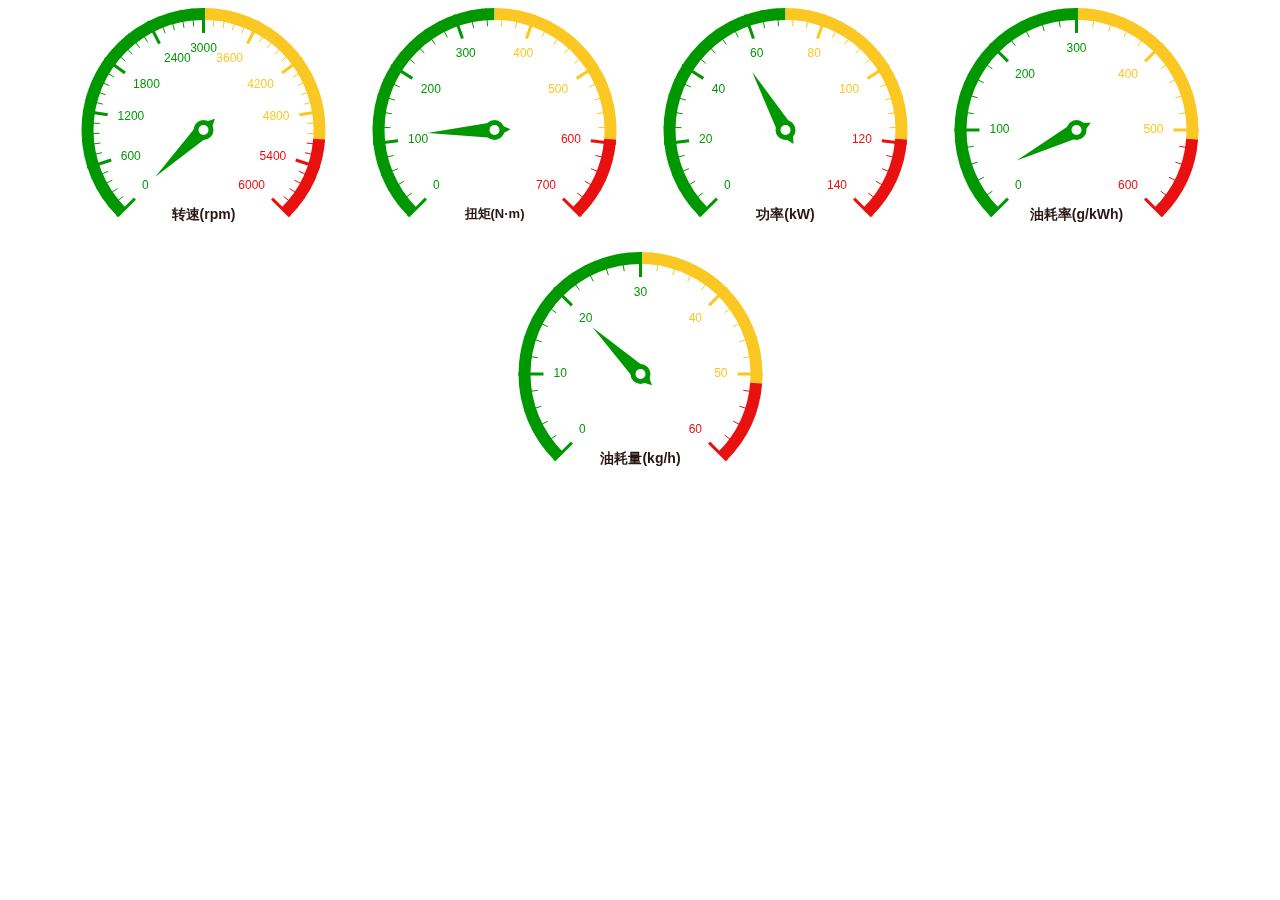
==== index.html @ 741eecdb "init" ====
<!DOCTYPE html>
<html lang="en">

<head>
  <meta charset="UTF-8">
  <meta http-equiv="X-UA-Compatible" content="IE=edge">
  <meta name="viewport" content="width=device-width, initial-scale=1.0">
  <link rel="stylesheet" href="./css/dash.css">
  <script src="./js/echarts.min.js"></script>
  <script src="./js/jquery.min.js"></script>
  <title>仪表盘</title>
</head>

<body>
  <!-- W291 × H244 -->
  <div class="col">
    <!-- 转数 -->
    <div id="revolution" style="width: 291px;height:244px;"></div>
    <!-- 扭矩 -->
    <div id="torque" style="width: 291px;height:244px;"></div>
    <!-- 功率 -->
    <div id="power" style="width: 291px;height:244px;"></div>
    <!-- 油耗率 -->
    <div id="fuelConsumptionRate" style="width: 291px;height:244px;"></div>
    <!-- 油耗量 -->
    <div id="oilConsumption" style="width: 291px;height:244px;"></div>
  </div>

  <script src="./js/dash.js"></script>
</body>

</html>
---- css/dash.css ----
.col{
  width: 100%;
  height: 100%;
  display: flex;
  /* flex-direction: column; */
  flex-wrap: wrap;
  justify-content: center;
  align-items: center;
}
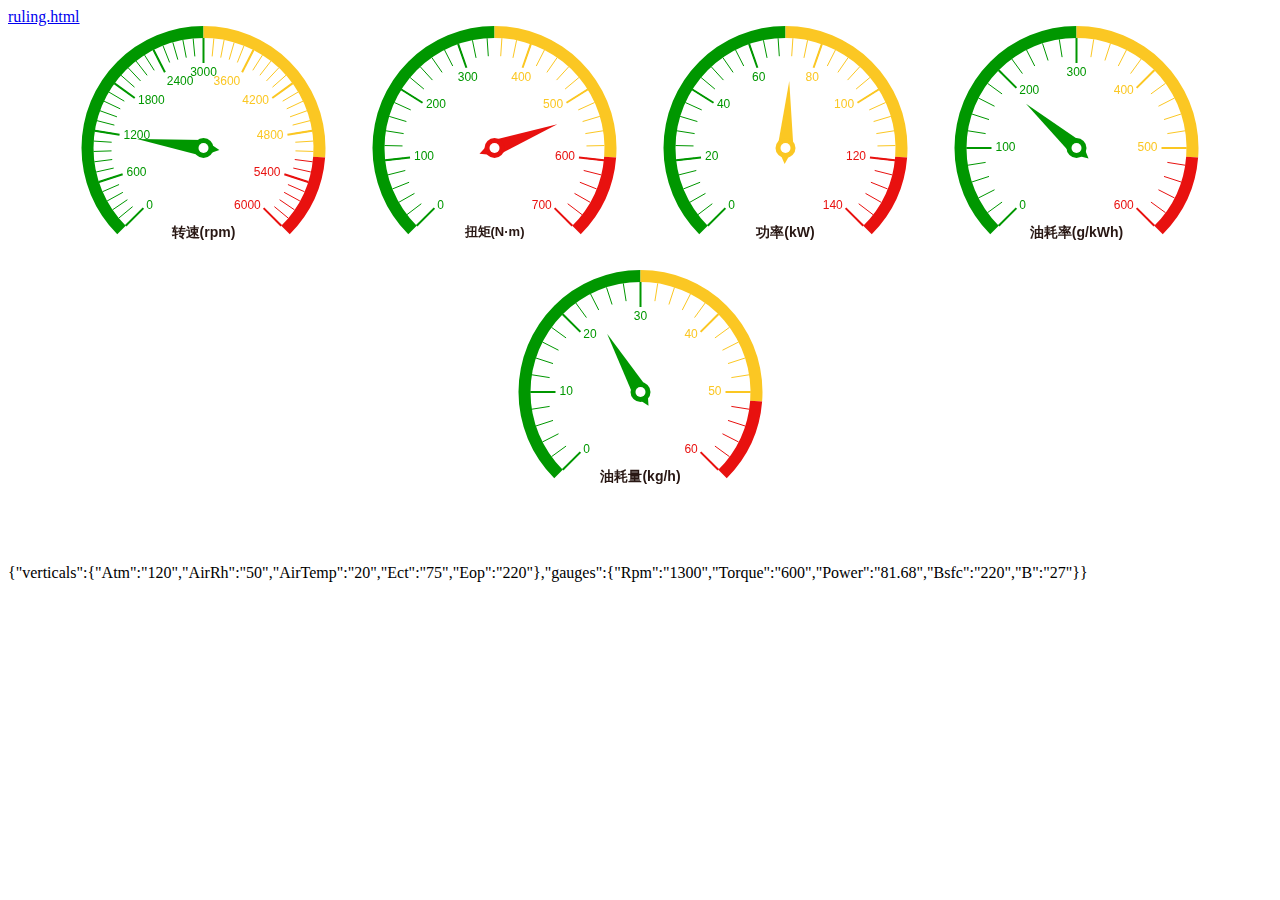
==== commit c51fcf12: "11" ====
--- a/index.html
+++ b/index.html
@@ -13,6 +13,7 @@
 
 <body>
   <!-- W291 × H244 -->
+  <a href="./ruling.html">ruling.html</a>
   <div class="col">
     <!-- 转数 -->
     <div id="revolution" style="width: 291px;height:244px;"></div>
@@ -25,6 +26,7 @@
     <!-- 油耗量 -->
     <div id="oilConsumption" style="width: 291px;height:244px;"></div>
   </div>
+  <div id="inner" style="margin: 50px 0 0;"></div>
 
   <script src="./js/dash.js"></script>
 </body>
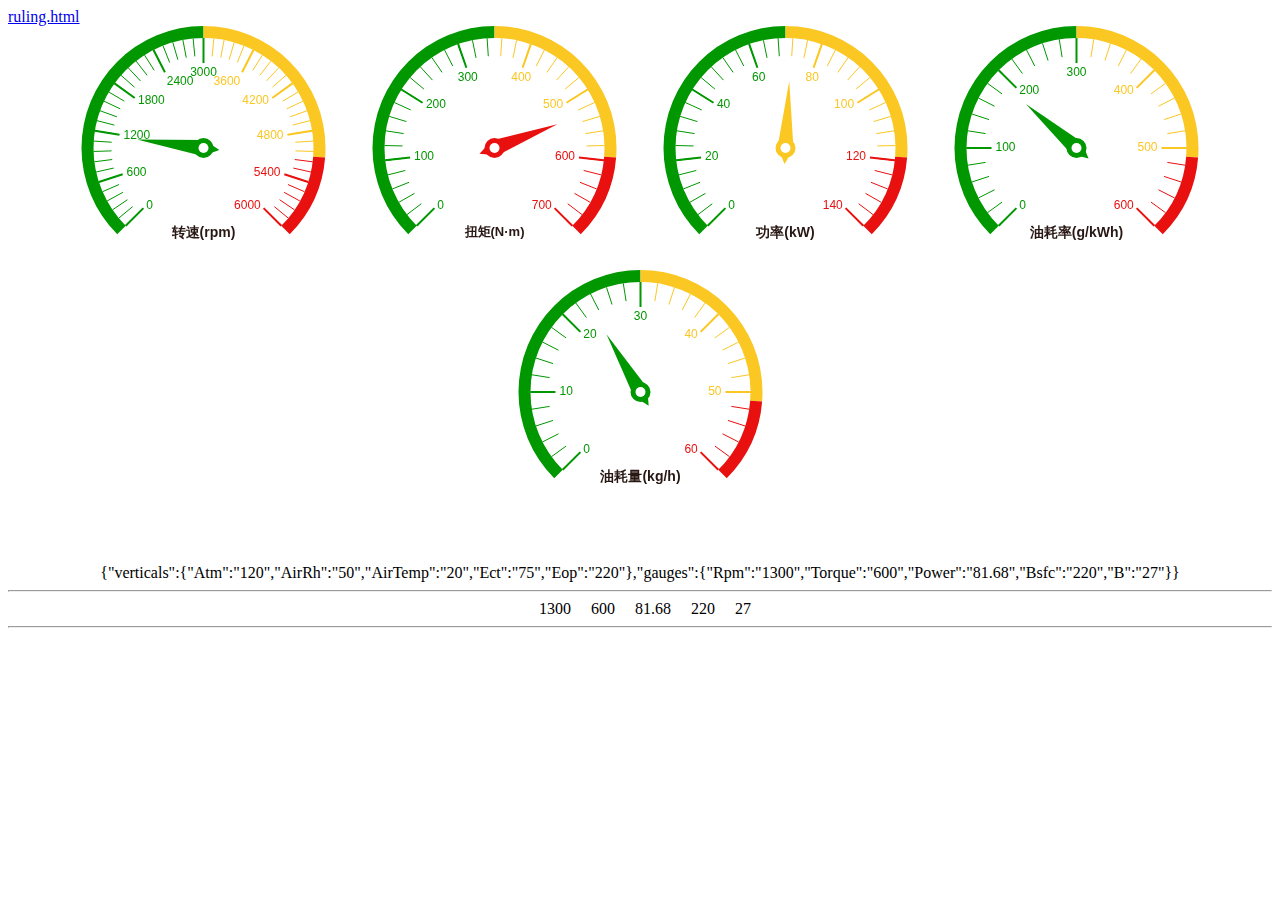
==== commit 2e132e09: "modify" ====
--- a/index.html
+++ b/index.html
@@ -5,7 +5,7 @@
   <meta charset="UTF-8">
   <meta http-equiv="X-UA-Compatible" content="IE=edge">
   <meta name="viewport" content="width=device-width, initial-scale=1.0">
-  <link rel="stylesheet" href="./css/dash.css">
+  <link rel="stylesheet" href="./css/common.css">
   <script src="./js/echarts.min.js"></script>
   <script src="./js/jquery.min.js"></script>
   <title>仪表盘</title>
@@ -26,7 +26,26 @@
     <!-- 油耗量 -->
     <div id="oilConsumption" style="width: 291px;height:244px;"></div>
   </div>
-  <div id="inner" style="margin: 50px 0 0;"></div>
+  <div id="inner"></div>
+  <hr>
+  <div class="data_list">
+    <!-- 转数 -->
+    <div id="RpmValue1"></div>
+    <div id="RpmValue2"></div>
+    <!-- 扭矩 -->
+    <div id="TorqueValue1"></div>
+    <div id="TorqueValue2"></div>
+    <!-- 功率 -->
+    <div id="PowerValue1"></div>
+    <div id="PowerValue2"></div>
+    <!-- 油耗率 -->
+    <div id="BsfcValue1"></div>
+    <div id="BsfcValue2"></div>
+    <!-- 油耗量 -->
+    <div id="BValue1"></div>
+    <div id="BValue2"></div>
+  </div>
+  <hr>
 
   <script src="./js/dash.js"></script>
 </body>
--- a/css/common.css
+++ b/css/common.css
@@ -0,0 +1,24 @@
+#inner{
+  margin: 50px 0 0;
+  text-align: center;
+}
+
+.col{
+  width: 100%;
+  height: 100%;
+  display: flex;
+  /* flex-direction: column; */
+  flex-wrap: wrap;
+  justify-content: center;
+  align-items: center;
+}
+
+.data_list{
+  display: flex;
+  width: 100%;
+  justify-content: center;
+}
+
+.data_list div:not(:last-child){
+  margin: 0 0 0 10px;
+}